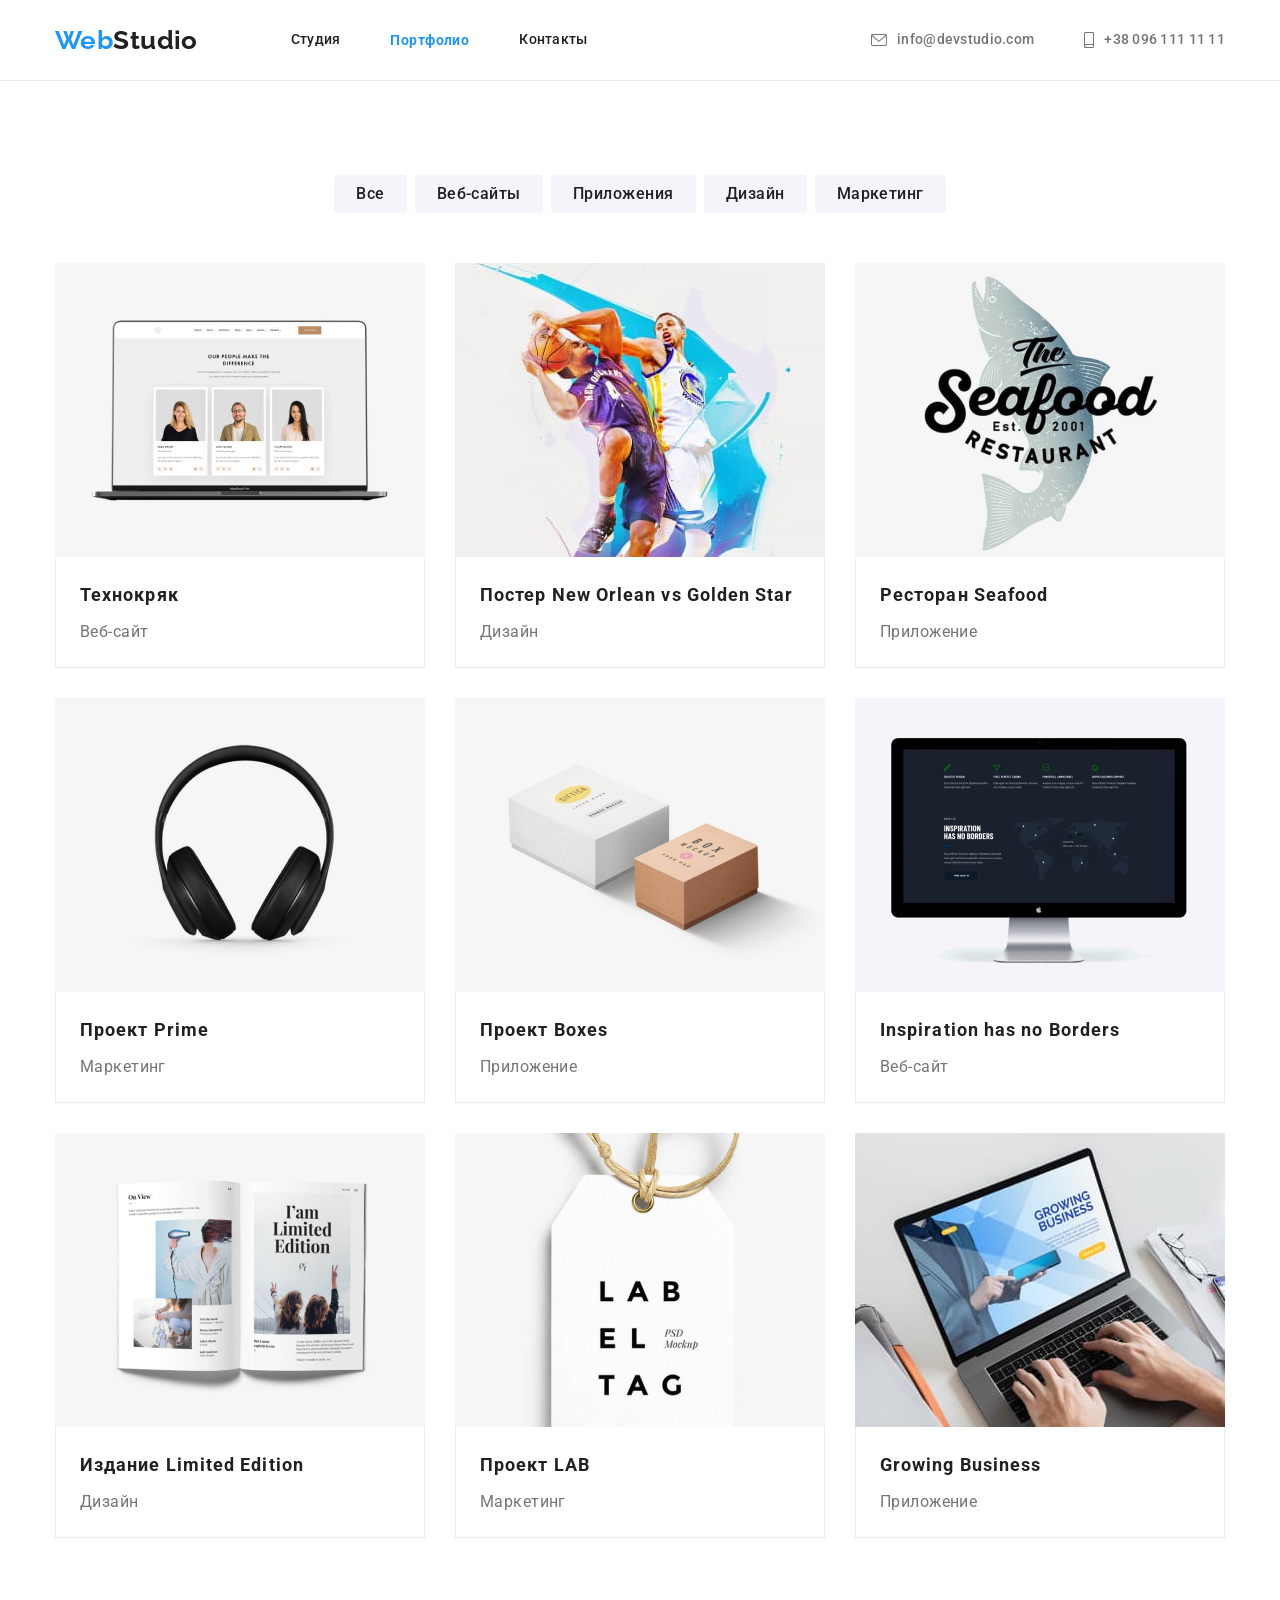
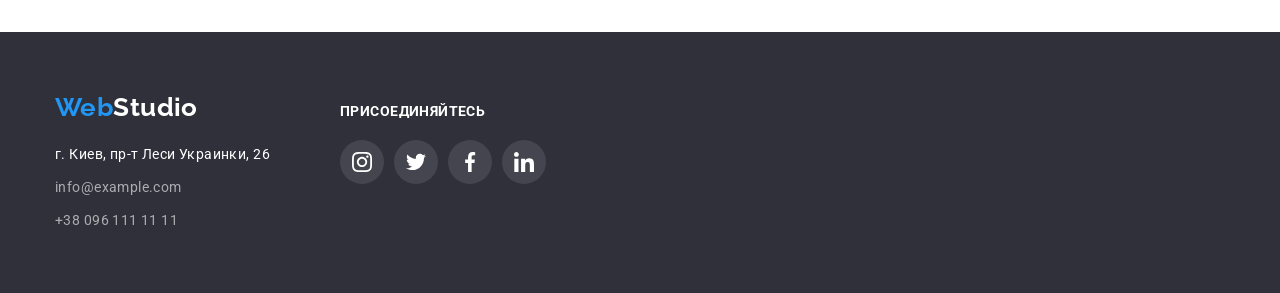
==== portfolio.html @ 62d3cdd9 "Клонирует предыдущую работу" ====
<!DOCTYPE html>
<html lang="ru">
  <head>
    <meta charset="UTF-8" />
    <meta http-equiv="X-UA-Compatible" content="IE=edge" />
    <meta name="viewport" content="width=device-width, initial-scale=1.0" />
    <title>Document</title>

    <link rel="preconnect" href="https://fonts.googleapis.com" />
    <link rel="preconnect" href="https://fonts.gstatic.com" crossorigin />
    <link
      href="https://fonts.googleapis.com/css2?family=Raleway:wght@700&family=Roboto:wght@400;500;700;900&display=swap"
      rel="stylesheet"
    />
    <link
      rel="stylesheet"
      href="https://cdnjs.cloudflare.com/ajax/libs/modern-normalize/1.0.0/modern-normalize.min.css"
    />

    <link rel="stylesheet" href="./css/styles.css" />
  </head>
  <body>
    <header class="header">
      <div class="container main-nav">
        <a class="link-logo" href="#"
          >Web<span class="logo-header">Studio</span></a
        >
        <nav>
          <ul class="site-nav list">
            <li class="item"><a href="index.html" class="link">Студия</a></li>
            <li class="item">
              <a href="./portfolio.html" class="link-current">Портфолио</a>
            </li>
            <li class="item"><a href="#" class="link">Контакты</a></li>
          </ul>
        </nav>
        <ul class="site-contact list">
          <li class="item">
            <a href="mailto:info@devstudio.com" class="link contact">
              <svg class="item-icon">
                <use href="./images/symbol-defs.svg#envelope"></use>
              </svg>

              info@devstudio.com</a
            >
          </li>
          <li class="item">
            <a href="tel:+380961111111" class="link">
              <svg class="item-pfon">
                <use href="./images/symbol-defs.svg#smartphone"></use>
              </svg>
              +38 096 111 11 11
            </a>
          </li>
        </ul>
      </div>
    </header>
    <main>
      <section class="section">
        <div class="container">
          <h1 class="visually-hidden">Портфолио</h1>
          <ul class="btn-port">
            <li class="item">
              <button class="button-port">Все</button>
            </li>
            <li class="item">
              <button class="button-port">Веб-сайты</button>
            </li>
            <li class="item">
              <button class="button-port">Приложения</button>
            </li>
            <li class="item">
              <button class="button-port">Дизайн</button>
            </li>
            <li class="item">
              <button class="button-port">Маркетинг</button>
            </li>
          </ul>
          <ul class="portf-list">
            <li class="item">
              <a class="portf-link">
                <img
                  src="images/portf1.jpg"
                  alt="экран ноутбука с тремя фотографиями"
                  width="370"
                  height="294"
                />
                <div class="conteiner-portf">
                  <h2 class="portf-title">Технокряк</h2>
                  <p class="portf-text">Веб-сайт</p>
                </div>
              </a>
            </li>
            <li class="item">
              <a class="portf-link"
                ><img
                  src="images/portf2.jpg"
                  alt="постер два игрока играютв баскетбол"
                  width="370"
                  height="294"
                />
                <div class="conteiner-portf">
                  <h2 class="portf-title">Постер New Orlean vs Golden Star</h2>
                  <p class="portf-text">Дизайн</p>
                </div>
              </a>
            </li>
            <li class="item">
              <a class="portf-link">
                <img
                  src="images/portf3.jpg"
                  alt="эмблема ресторана сифуд"
                  width="370"
                  height="294"
                />
                <div class="conteiner-portf">
                  <h2 class="portf-title">Ресторан Seafood</h2>
                  <p class="portf-text">Приложение</p>
                </div>
              </a>
            </li>
            <li class="item">
              <a class="portf-link"
                ><img
                  src="images/portf4.jpg"
                  alt="черные наушники"
                  width="370"
                  height="294"
                />
                <div class="conteiner-portf">
                  <h2 class="portf-title">Проект Prime</h2>
                  <p class="portf-text">Маркетинг</p>
                </div>
              </a>
            </li>
            <li class="item">
              <a class="portf-link"
                ><img
                  src="images/portf5.jpg"
                  alt="две коробки одна белая другая оранжевая"
                  width="370"
                  height="294"
                />
                <div class="conteiner-portf">
                  <h2 class="portf-title">Проект Boxes</h2>
                  <p class="portf-text">Приложение</p>
                </div>
              </a>
            </li>
            <li class="item">
              <a class="portf-link"
                ><img
                  src="images/portf6.jpg"
                  alt="монитор компьютера с чернобелыми надписями"
                  width="370"
                  height="294"
                />
                <div class="conteiner-portf">
                  <h2 class="portf-title">Inspiration has no Borders</h2>
                  <p class="portf-text">Веб-сайт</p>
                </div>
              </a>
            </li>
            <li class="item">
              <a class="portf-link"
                ><img
                  src="images/portf7.jpg"
                  alt="открытая книга"
                  width="370"
                  height="294"
                />
                <div class="conteiner-portf">
                  <h2 class="portf-title">Издание Limited Edition</h2>
                  <p class="portf-text">Дизайн</p>
                </div>
              </a>
            </li>
            <li class="item">
              <a class="portf-link"
                ><img
                  src="images/portf8.jpg"
                  alt="бирка с надписями"
                  width="370"
                  height="294"
                />
                <div class="conteiner-portf">
                  <h2 class="portf-title">Проект LAB</h2>
                  <p class="portf-text">Маркетинг</p>
                </div>
              </a>
            </li>
            <li class="item">
              <a class="portf-link">
                <img
                  src="images/portf9.jpg"
                  alt="открытый ноутбук по диагонали "
                  width="370"
                  height="294"
                />
                <div class="conteiner-portf">
                  <h2 class="portf-title">Growing Business</h2>
                  <p class="portf-text">Приложение</p>
                </div>
              </a>
            </li>
          </ul>
        </div>
      </section>
    </main>
    <footer class="footer">
      <div class="container footer-link">
        <div class="">
          <a class="link-logo" href="#"
            >Web<span class="logo-footer">Studio</span></a
          >
          <address class="address-link">
            <ul class="list">
              <li class="item">
                <a
                  class="link-map"
                  href="https://bit.ly/3pXMvUd"
                  target="_blank"
                  rel="noopener noreferrer"
                  >г. Киев, пр-т Леси Украинки, 26</a
                >
              </li>
              <li class="item">
                <a class="link" href="mailto:info@devstudio.com"
                  >info@example.com</a
                >
              </li>
              <li class="item">
                <a class="link" href="tel:+380961111111">+38 096 111 11 11</a>
              </li>
            </ul>
          </address>
        </div>
        <div class="footer-icon">
          <p class="action-title">присоединяйтесь</p>
          <ul class="action-cont">
            <li>
              <a href="" class="icon-ft">
                <svg class="team-icon" height="20">
                  <use href="./images/symbol-defs.svg#instagram"></use>
                </svg>
              </a>
            </li>
            <li>
              <a href="" class="icon-ft">
                <svg class="team-icon" height="20">
                  <use href="./images/symbol-defs.svg#twitter"></use>
                </svg>
              </a>
            </li>
            <li>
              <a href="" class="icon-ft">
                <svg class="team-icon" height="20">
                  <use href="./images/symbol-defs.svg#facebook"></use>
                </svg>
              </a>
            </li>
            <li>
              <a href="" class="icon-ft">
                <svg class="team-icon" height="20">
                  <use href="./images/symbol-defs.svg#linkedin"></use>
                </svg>
              </a>
            </li>
          </ul>
        </div>
      </div>
    </footer>
  </body>
</html>
---- css/styles.css ----
/* Фон */
/*  общий фон  background: background: #E5E5E5 */
/*  команда background: #F5F4FA */
/* overlay background: rgba(47, 48, 58, 0.4);*/
/* background: #C4C4C4;*/

/* Цвет текста  и фона*/
:root {
  --main-text-color: #757575;
  --title-text-color: #212121;
  --accent-text-color: #2196f3;
  --white-text-color: #ffffff;
  --address-text-color: rgba(255, 255, 255, 0.6);
  --footer-hero-color: #2F303A;
  --background-button-color: #f5f4fa;
}

*,
*::before,
*::after {
  box-sizing: border-box;
}

/* Контейнер */
.container {
  
  margin-right: auto;
  margin-left: auto;
  width: 1200px;
  padding-left: 15px;
  padding-right: 15px;
}

ul {
  list-style: none;
  margin: 0;
  padding: 0;
 }

body {
  background-color: var(--white-text-color);
  color: var(--main-text-color);
  font-family: Roboto, sans-serif;
  font-weight: 700;
  font-size: 14px;
  letter-spacing: 0.03em;
}

h1, h2, h3, h4, p  {
  margin-top: 0;
  margin-bottom: 0 ;
}
img {
  max-width: 100%;
  height: auto;
  display: block;
  
  }
.section {
  padding-top: 94px;
  padding-bottom: 94px;
}
  
 /* Скрытый заголовок*/ 
.visually-hidden {
  position: absolute;
  width: 1px;
  height: 1px;
  margin: -1px;
  border: 0;
  padding: 0;
  clip: rect(0 0 0 0);
  overflow: hidden;
}





/* Блок герой */
/* Фон на весь блок герой*/
.hero {
  
  padding-top: 200px;
  padding-bottom: 200px;
  margin-left: auto;
  margin-right: auto;
  text-align: center;

  background-image: linear-gradient(rgba(47, 48, 58, 0.4), rgba(47, 48, 58, 0.4)), url(../images/hero.jpg);
  background-repeat: no-repeat;
  background-position: center;
  max-width: 1600px;
  height: 600px;
}
  
.hero-title {
  color: var(--white-text-color);
  font-weight: 900;
  font-size: 44px;
  line-height: 1.36;
  letter-spacing: 0.06em;
  text-transform: uppercase;
  width: 696px;
  margin: 0 auto;
}



/* Кнопка блока герой */
.button {
  background-color: var(--accent-text-color);
  color: var(--white-text-color);
  font-size: 16px;
  font-weight: 700;
  line-height: 1.88;
  letter-spacing: 0.06em;
  cursor: pointer;
  padding: 10px 32px;
  border-radius: 4px;
  border: none;
  margin-top: 30px;
}
.button:hover
.button:focus {
  box-shadow: 0px 4px 4px rgba(0, 0, 0, 0.15);
}

.advantages-background {
  display: flex;
  margin-bottom: 30px;
  width: 270px;
  height: 120px;
  background-color: var(--background-button-color);
  border-radius: 4px;
  justify-content: center;
  align-items: center;
}
.advantages-sprite {
  display: flex;
  width: 70px;
  height: 70px;
}

/* Искл секции*/
.section.no-padding {
  padding-top: 0;
}
.section-team {
  background-color: var(--background-button-color);
  padding-top: 94px;
  padding-bottom: 94px;
}
/* Заголовки */
.section-title {
  color: var(--title-text-color);
  font-size: 36px;
  line-height: 1.17;
  text-align: center;
  margin-bottom: 50px;
 }
.text-title {
  color: var(--title-text-color);
  font-size: 14px;
  line-height: 1.14;
  text-transform: uppercase;
  margin-bottom: 10px;
}
.team-title {
  color: var(--title-text-color);
  font-weight: 500;
  font-size: 16px;
  line-height: 1.19;
  text-align: center;
  margin-bottom: 10px;
}
.action-title {
  color: var(--white-text-color);
  text-decoration: none;
  font-weight: 700;
  font-size: 14px;
  line-height: 1.14;
  letter-spacing: 0.03em;
  text-transform: uppercase;
  margin-bottom: 20px;

}

/* Абзацы */
.solution-text {
  font-weight: 400;
  font-size: 14px;
  line-height: 1.71;
  
}
.team-text {
  font-weight: 400;
  font-size: 16px;
  line-height: 1.19;
  text-align: center;
  
}
/* Хедер */
header {
  border-bottom: 1px solid #ECECEC;
}
.main-nav {
  display: flex;
  align-items: center;
}
/* Логотип */
.link-logo {
  color: var(--accent-text-color);
  font-family: Raleway, sans-serif;
  font-weight: 700;
  font-size: 26px;
  line-height: 1.19;
  text-decoration: none;
  margin-left: 10;
    
}
.logo-header {
 color: var(--title-text-color);
 margin-right: 93px;
 
}
.logo-footer {
 color: var(--white-text-color); 
}
/* Навигация */
.site-nav {
  display: flex;
 
}
.site-nav .item  {
  margin-right: 50px;
  
}
.site-nav .item:last-child {
  margin-right: 0;
  
}
.site-nav .link {
  color: var(--title-text-color);
  display: block;
  font-style: normal;
  font-weight: 500;
  line-height: 1.14;
  letter-spacing: 0.02em;
  text-decoration: none;
  padding-top: 32px;
  padding-bottom: 32px;
}
.site-nav .link:hover {
  color: var(--accent-text-color);
}
.site-nav .link:active {
  color: var(--accent-text-color);
}
.item-icon {
  width: 16px;
  height: 12px;
  margin-right: 10px;
  fill:  currentColor;

 }
.item-icon:hover {
  fill: currentColor; 
}
.item-pfon {
  width: 10px;
  height: 16px;
  margin-right: 10px;
  fill: currentColor;

}
.item-pfon:hover {
  fill: currentColor;
}



.contact .link {
  color: var(--title-text-color);
  display: block;
  font-style: normal;
  font-weight: 500;
  line-height: 1.14;
  letter-spacing: 0.02em;
  text-decoration: none;
  padding-top: 32px;
  padding-bottom: 32px; 
}
/* Наша команда */

.team-list {
  display: flex;
  align-items: center;
  justify-content: space-between;
  margin-top: 16px;
  /*margin-left: 32px;
  margin-right: 32px;*/
}

.team-sprite {
  display: flex;
  width: 44px;
  height: 44px;
  justify-content: center;
  align-items: center;
  border-radius: 50%;
  fill: #AFB1B8;
}

.team-sprite:hover {
  background-color: var(--accent-text-color);
  fill: var(--white-text-color)
}
.team-icon {
  fill: ;
  
}
.team-icon:hover {
  fill: 
}


/* Страничка студия*/
.site-contact {
  display: flex;
  margin-left: auto;
  padding-top: 32px;
  padding-bottom: 32px;
}
.site-contact .item + .item {
  margin-left: 50px ;
}
.advantages {
 display: flex;
 flex-wrap: wrap;
 }
.advantages .item {
  width: 270px;
}
.advantages .item + .item {
  margin-left: 30px;
 } 
.work {
  display: flex;
  flex-wrap: wrap;
}
.work .item {
  width: 370px
}
.work .item+.item {
  margin-left: 30px;
}
.team {
  display: flex;
  flex-wrap: wrap;
}
.team .item {
  width: 270px;
  
}
.team .item+.item {
  margin-left: 30px;
}
.container-team {
 width: 270px;
 background-color: var(--white-text-color);
 padding: 30px 32px ;
  
}

.link-current {
  color: var(--accent-text-color);
  }
.link-current {
  display: block;
  text-decoration: none;
  padding-top: 32px;
  padding-bottom: 32px;
}  
/* Постоянные клиенты */
.client-cont {
  display: flex;
  justify-content: space-between;
 

}
.client-listrite {
  display: flex;
  align-items: center;
  border: 1px solid #AFB1B8;
  width: 170px ;
  height: 92px;
  border-radius: 4px;
  color: #AFB1B8;
}
.client-listrite:hover {
  color: var(--accent-text-color);
  border: 1px solid var(--accent-text-color)
}

.client-icon {
  fill: currentColor;
}
.client-icon:hover {
fill: currentColor;
}

  
  

/* Портфолио*/
.portf-list {
  display: flex;
  flex-wrap: wrap;
  
}
.portf-list .item {
  width: 370px;
  margin-right: 30px;
  margin-bottom: 30px;
  
  }
  .portf-link {
    display: block;
  }
  .portf-link:hover {
    box-shadow: 0px 1px 1px rgba(0, 0, 0, 0.12),
    0px 4px 4px rgba(0, 0, 0, 0.06),
    1px 4px 6px rgba(0, 0, 0, 0.16); 
  }
  
.portf-list .item:nth-child(3n) {
  margin-right: 0;
  }
.portf-list .item:nth-last-child(-n+3) {
  margin-bottom: 0; 
}
.portf-title {
  color: var(--title-text-color);
  font-weight: 700;
  font-size: 18px;
  line-height: 2;
  letter-spacing: 0.06em;
 
  }
.portf-text {
  font-size: 16px;
  font-weight: 400;
  line-height: 1.88;
  padding: 0;
  margin-top: 4px;
  
}
.conteiner-portf {
  width: 370px;
  background-color: var(--white-text-color);
  padding-top: 20px;
  padding-bottom: 20px;
  padding-left: 24px;
  border-bottom: 1px solid #ECECEC;
  border-left: 1px solid #ECECEC ;
  border-right: 1px solid #ECECEC ;
  
}

/* Контакты */
.site-contact .link {
  display: flex;
  color: var(--main-text-color);
  font-style: normal;
  font-weight: 500;
  line-height: 1.14;
  letter-spacing: 0.02em;
  text-decoration: none;
  align-items: center;

}
.site-contact .link:hover,
.site-contact .link:focus {
  color: var(--accent-text-color);
}


/* Кнопки портфолио */
.button-port  {
  background-color: var(--background-button-color);
  color: var(--title-text-color);
  border-radius: 4px;
  display: inline-block;
  font-weight: 500;
  font-size: 16px;
  line-height: 1.62;
  text-align: center;
  letter-spacing: 0.03em;
  padding: 6px 22px;
  border: none;
  
}
.button-port:hover,
.button-port:focus {
  background-color: var(--accent-text-color);
  color: var(--white-text-color);
  box-shadow: 0px 3px 1px rgba(0, 0, 0, 0.1),
  0px 1px 2px rgba(0, 0, 0, 0.08),
  0px 2px 2px rgba(0, 0, 0, 0.12);
}
.button-port {
  cursor: pointer;
}
.btn-port  {
  display: flex;
  justify-content: center;
  margin-bottom: 50px;
}
.btn-port .item + .item {
  margin-left: 8px;
  }

/* Футер */
.footer {
  display: flex;
  background-color: var(--footer-hero-color) ;
  text-decoration: none;
  padding-top: 60px;
  padding-bottom: 60px;
  
}
.footer__container {
  display: flex;
  display: block;
  align-items: baseline;
  flex-direction: row;
}


.address-link {
  margin-top: 20px;
}
.address-link .item + .item {
  margin-top: 9px;
}
.link-map {
  color: var(--white-text-color);
  font-weight: 400;
  font-style: normal;
  line-height: 1.71;
  text-decoration: none;
}
.address-link .link {
  color: var(--address-text-color);
  font-weight: 400;
  font-style: normal;
  line-height: 1.71;
  text-decoration: none;
}


.action-cont {
  display: flex;
  
}
.action {
  display: flex;
}
.action-sprite {
  display: flex;
  justify-content: center;
  align-items: center;
  width: 44px;
  height: 44px;
  border-radius: 50%;
  background: rgba(255, 255, 255, 0.1);
  margin-right: 10px;
  
}

.action-sprite:nth-child(4) {
  margin-right: 0;
}
.action-sprite:hover {
  background-color: var(--accent-text-color);
}

.action-icon  {
  
  fill: var(--white-text-color);
}

.action-list {
  display: flex;
  flex-direction: column;
  margin-left: 70px;
}
.footer-main {
  display: flex;
  align-items: baseline;
}
.social-link {
   margin-left: 70px;
}
.container main-footer {
  display: flex;
  align-items: baseline;
}



.icon-list {
  display: flex;

}

.icon-ft {
  display: flex;
  justify-content: center;
  align-items: center;
  width: 44px;
  height: 44px;
  border-radius: 50%;
  background: rgba(255, 255, 255, 0.1);
  margin-right: 10px;
  fill: var(--white-text-color);
}

  
  
  .icon-ft:nth-child(4) {
    margin-right: 0;
  }
  
  .icon-ft:hover {
    background-color: var(--accent-text-color);
  }

.footer-link {
  display: flex;
  align-items: baseline;
}

.footer-icon {
  margin-left: 70px;
}
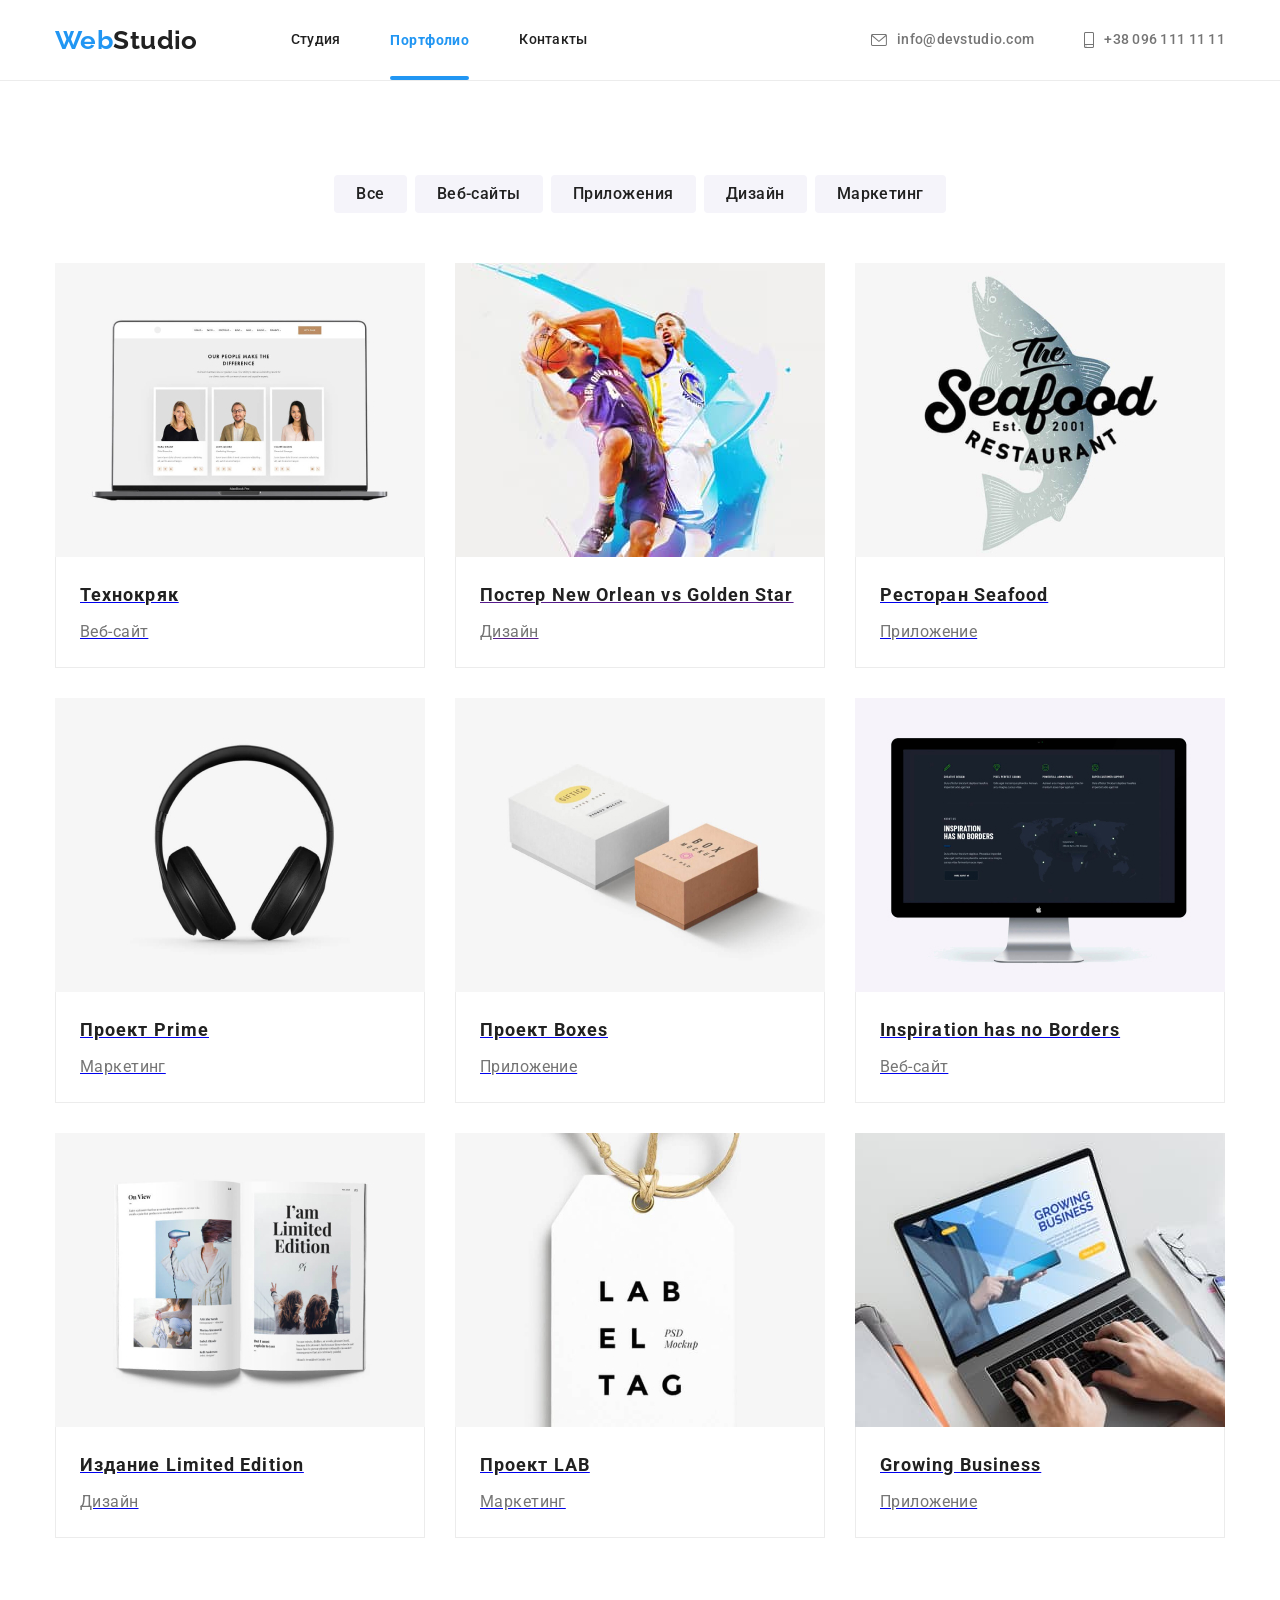
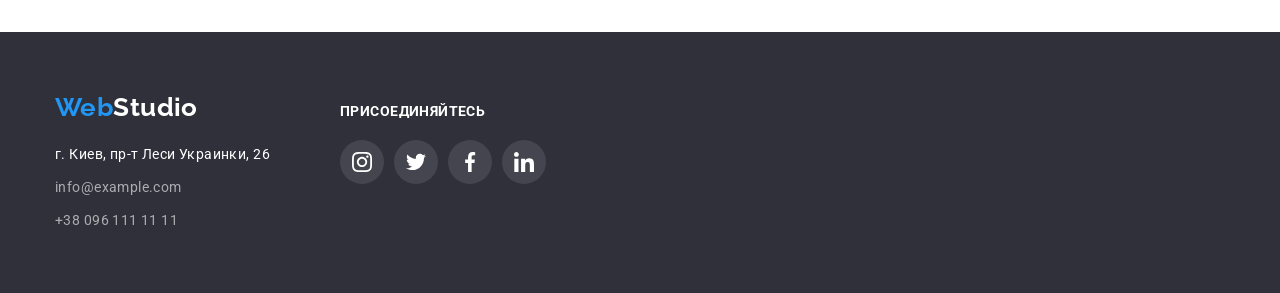
==== commit f11075b6: "Изменение портфолио" ====
--- a/portfolio.html
+++ b/portfolio.html
@@ -78,13 +78,24 @@
           </ul>
           <ul class="portf-list">
             <li class="item">
-              <a class="portf-link">
-                <img
-                  src="images/portf1.jpg"
-                  alt="экран ноутбука с тремя фотографиями"
-                  width="370"
-                  height="294"
-                />
+              <a href="#" class="portf-link">
+                <div class="pichure-overlay">
+                  <img
+                    src="images/portf1.jpg"
+                    alt="экран ноутбука с тремя фотографиями"
+                    width="370"
+                    height="294"
+                  />
+                  <div class="overlay">
+                    <p class="overlay-text">
+                      Ресурс предлагает комплексные предложения с разным уровнем
+                      функционала и сервисов. Все это позволит посетителю
+                      получить исчерпывающие сведения о компании или частном
+                      лице.
+                    </p>
+                  </div>
+                </div>
+
                 <div class="conteiner-portf">
                   <h2 class="portf-title">Технокряк</h2>
                   <p class="portf-text">Веб-сайт</p>
@@ -92,13 +103,16 @@
               </a>
             </li>
             <li class="item">
-              <a class="portf-link"
-                ><img
-                  src="images/portf2.jpg"
-                  alt="постер два игрока играютв баскетбол"
-                  width="370"
-                  height="294"
-                />
+              <a href="" class="portf-link">
+                <div>
+                  <img
+                    src="images/portf2.jpg"
+                    alt="постер два игрока играютв баскетбол"
+                    width="370"
+                    height="294"
+                  />
+                </div>
+
                 <div class="conteiner-portf">
                   <h2 class="portf-title">Постер New Orlean vs Golden Star</h2>
                   <p class="portf-text">Дизайн</p>
@@ -106,7 +120,7 @@
               </a>
             </li>
             <li class="item">
-              <a class="portf-link">
+              <a href="#" class="portf-link">
                 <img
                   src="images/portf3.jpg"
                   alt="эмблема ресторана сифуд"
@@ -120,7 +134,7 @@
               </a>
             </li>
             <li class="item">
-              <a class="portf-link"
+              <a href="#" class="portf-link"
                 ><img
                   src="images/portf4.jpg"
                   alt="черные наушники"
@@ -134,7 +148,7 @@
               </a>
             </li>
             <li class="item">
-              <a class="portf-link"
+              <a href="#" class="portf-link"
                 ><img
                   src="images/portf5.jpg"
                   alt="две коробки одна белая другая оранжевая"
@@ -148,7 +162,7 @@
               </a>
             </li>
             <li class="item">
-              <a class="portf-link"
+              <a href="#" class="portf-link"
                 ><img
                   src="images/portf6.jpg"
                   alt="монитор компьютера с чернобелыми надписями"
@@ -162,7 +176,7 @@
               </a>
             </li>
             <li class="item">
-              <a class="portf-link"
+              <a href="#" class="portf-link"
                 ><img
                   src="images/portf7.jpg"
                   alt="открытая книга"
@@ -176,7 +190,7 @@
               </a>
             </li>
             <li class="item">
-              <a class="portf-link"
+              <a href="#" class="portf-link"
                 ><img
                   src="images/portf8.jpg"
                   alt="бирка с надписями"
@@ -190,7 +204,7 @@
               </a>
             </li>
             <li class="item">
-              <a class="portf-link">
+              <a href="#" class="portf-link">
                 <img
                   src="images/portf9.jpg"
                   alt="открытый ноутбук по диагонали "
--- a/css/styles.css
+++ b/css/styles.css
@@ -250,6 +250,8 @@
   text-decoration: none;
   padding-top: 32px;
   padding-bottom: 32px;
+
+  transition: color 250ms cubic-bezier(0.4, 0, 0.2, 1) ;
 }
 .site-nav .link:hover {
   color: var(--accent-text-color);
@@ -262,7 +264,7 @@
   height: 12px;
   margin-right: 10px;
   fill:  currentColor;
-
+  transition: color 250ms cubic-bezier(0.4, 0, 0.2, 1);
  }
 .item-icon:hover {
   fill: currentColor; 
@@ -272,6 +274,7 @@
   height: 16px;
   margin-right: 10px;
   fill: currentColor;
+  transition: color 250ms cubic-bezier(0.4, 0, 0.2, 1);
 
 }
 .item-pfon:hover {
@@ -310,6 +313,7 @@
   align-items: center;
   border-radius: 50%;
   fill: #AFB1B8;
+  transition: background-color 250ms cubic-bezier(0.4, 0, 0.2, 1), fill 250ms cubic-bezier(0.4, 0, 0.2, 1);
 }
 
 .team-sprite:hover {
@@ -318,7 +322,7 @@
 }
 .team-icon {
   fill: ;
-  
+ 
 }
 .team-icon:hover {
   fill: 
@@ -373,6 +377,10 @@
   
 }
 
+.site-nav.list .item {
+  color: var(--accent-text-color);
+  position: relative;
+}
 .link-current {
   color: var(--accent-text-color);
   }
@@ -381,7 +389,44 @@
   text-decoration: none;
   padding-top: 32px;
   padding-bottom: 32px;
-}  
+} 
+.link-current::after {
+  content: "" ;
+  position: absolute;
+  bottom: 0;
+  left: 0;
+  width: 100%;
+  border: 2px solid var(--accent-text-color);
+  border-radius: 2px;
+  background-color: var(--accent-text-color);
+
+}
+/*Чем мы занимаемся (позиционирование) */
+.picture-work {
+  position: relative;
+}
+
+.box-work {
+  position: absolute;
+  width: 100%;
+  height: 70px;
+  background-color: rgba(47, 48, 58, 0.8);
+  bottom: 0;
+  left: 0;
+}
+.title-work {
+  display: block;
+  line-height: 1.14;
+  text-align: center;
+  font-weight: 700;
+  text-transform: uppercase;
+  color: var(--white-text-color);
+  padding-top: 27px ;
+  padding-bottom: 27px;
+  font-style: normal;
+}
+
+
 /* Постоянные клиенты */
 .client-cont {
   display: flex;
@@ -397,6 +442,9 @@
   height: 92px;
   border-radius: 4px;
   color: #AFB1B8;
+  transition: color 250ms cubic-bezier(0.4, 0, 0.2, 1),
+              border 250ms cubic-bezier(0.4, 0, 0.2, 1);
+  
 }
 .client-listrite:hover {
   color: var(--accent-text-color);
@@ -432,6 +480,8 @@
     box-shadow: 0px 1px 1px rgba(0, 0, 0, 0.12),
     0px 4px 4px rgba(0, 0, 0, 0.06),
     1px 4px 6px rgba(0, 0, 0, 0.16); 
+
+    
   }
   
 .portf-list .item:nth-child(3n) {
@@ -446,6 +496,7 @@
   font-size: 18px;
   line-height: 2;
   letter-spacing: 0.06em;
+  text-decoration: none;
  
   }
 .portf-text {
@@ -454,6 +505,8 @@
   line-height: 1.88;
   padding: 0;
   margin-top: 4px;
+  text-decoration: none;
+  color: var(--main-text-color);
   
 }
 .conteiner-portf {
@@ -478,6 +531,8 @@
   letter-spacing: 0.02em;
   text-decoration: none;
   align-items: center;
+  transition: color 250ms cubic-bezier(0.4, 0, 0.2, 1);
+  
 
 }
 .site-contact .link:hover,
@@ -499,7 +554,11 @@
   letter-spacing: 0.03em;
   padding: 6px 22px;
   border: none;
-  
+  cursor: pointer;
+  transition: color 250ms cubic-bezier(0.4, 0, 0.2, 1);
+  /*transition-property: background-color;
+  transition-duration: 250ms;
+  transition-timing-function: cubic-bezier(0.4, 0, 0.2, 1); */
 }
 .button-port:hover,
 .button-port:focus {
@@ -509,9 +568,8 @@
   0px 1px 2px rgba(0, 0, 0, 0.08),
   0px 2px 2px rgba(0, 0, 0, 0.12);
 }
-.button-port {
-  cursor: pointer;
-}
+ 
+
 .btn-port  {
   display: flex;
   justify-content: center;
@@ -520,6 +578,43 @@
 .btn-port .item + .item {
   margin-left: 8px;
   }
+
+/* Портфолио overlay */
+.pichure-overlay {
+  position: relative;
+  
+}
+.overlay {
+  position: absolute;
+  top: 294px;
+  left: 0;
+  width: 100%;
+  height: 100%;
+  background-color: rgba(33, 150, 243, 0.9);
+  padding: 63px 24px;
+  opacity: 0;
+  
+  
+}
+
+.overlay-text {
+  
+  font-weight: 400;
+  font-size: 18px;
+  line-height: 1.56;
+  color: var(--white-text-color); 
+  letter-spacing: 0.03em;
+  
+}
+.overlay:hover {
+ opacity: 1;
+ transform: translateY(-294px);
+ transition: transform 2500ms cubic-bezier(0.4, 0, 0.2, 1);
+ overflow: hidden;
+}
+
+
+
 
 /* Футер */
 .footer {
@@ -576,6 +671,7 @@
   border-radius: 50%;
   background: rgba(255, 255, 255, 0.1);
   margin-right: 10px;
+  transition: background-color 250ms cubic-bezier(0.4, 0, 0.2, 1);
   
 }
 
@@ -625,6 +721,8 @@
   background: rgba(255, 255, 255, 0.1);
   margin-right: 10px;
   fill: var(--white-text-color);
+  transition: background-color 250ms cubic-bezier(0.4, 0, 0.2, 1);
+  
 }
 
   
@@ -646,3 +744,54 @@
   margin-left: 70px;
 }
 
+/* Модальное окно */
+.backdrop {
+  position: fixed;
+  top: 0;
+  left: 0;
+  width: 100%;
+  height: 100%;
+  background: rgba(0, 0, 0, 0.2);
+  opacity: 1;
+  visibility: visible;
+  transition: opasity 250ms cubic-bezier(0.4, 0, 0.2, 1), visibility: 250ms cubic-bezier(0.4, 0, 0.2, 1) ; 
+ 
+}
+.backdrop.is-hidden {
+  visibility: hidden;
+  opacity: 0;
+  pointer-events: none;
+
+}
+.modal {
+    position: absolute;
+    top: 50%;
+    left: 50%;
+    transform: translate(-50%, -50%);
+    width: 528px;
+    height: 581px;
+    background-color: var(--white-text-color) ;
+     
+    box-shadow: 0px 1px 3px rgba(0, 0, 0, 0.12),
+    0px 1px 1px rgba(0, 0, 0, 0.14),
+    0px 2px 1px rgba(0, 0, 0, 0.2);
+    border-radius: 4px;
+    
+    
+    }
+.close-button { 
+  position: absolute;
+  top: 8px;
+  right: 8px;
+  width: 30px;
+  height: 30px;
+  padding: 0;
+  border: 1px solid rgba(0, 0, 0, 0.1);
+  background-color: var(--white-text-color);
+  border-radius: 50%;
+
+}     
+.modal-icon {
+  fill:  #000000;
+  align-items: center;
+}
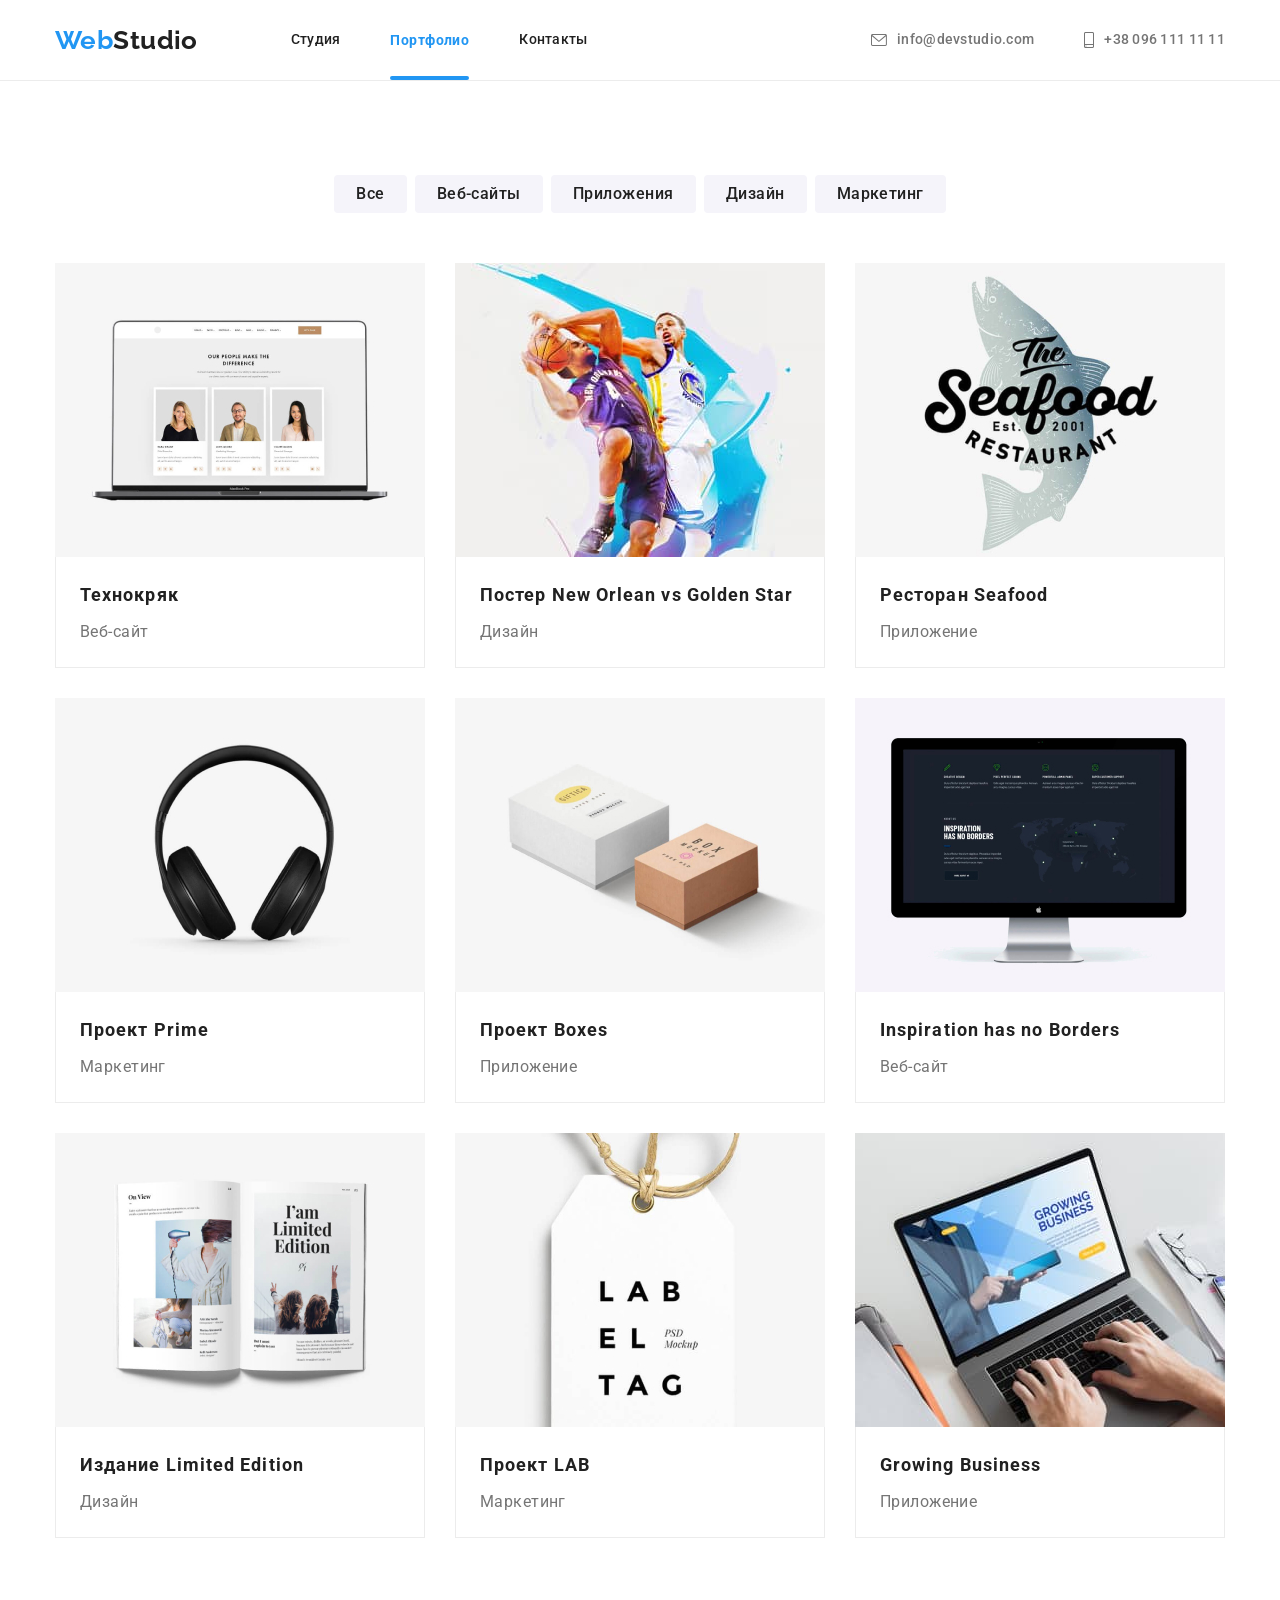
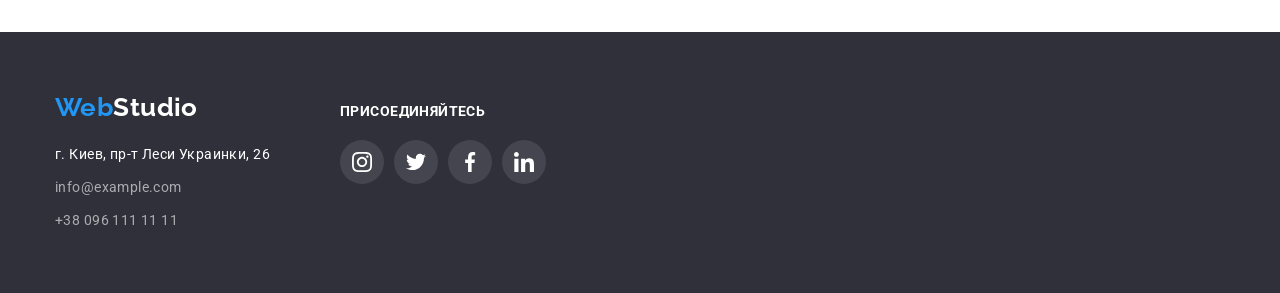
==== commit 626e9f72: "оверлей" ====
--- a/portfolio.html
+++ b/portfolio.html
@@ -86,14 +86,13 @@
                     width="370"
                     height="294"
                   />
-                  <div class="overlay">
-                    <p class="overlay-text">
-                      Ресурс предлагает комплексные предложения с разным уровнем
-                      функционала и сервисов. Все это позволит посетителю
-                      получить исчерпывающие сведения о компании или частном
-                      лице.
-                    </p>
-                  </div>
+                </div>
+                <div class="overlay">
+                  <p class="overlay-text">
+                    Ресурс предлагает комплексные предложения с разным уровнем
+                    функционала и сервисов. Все это позволит посетителю получить
+                    исчерпывающие сведения о компании или частном лице.
+                  </p>
                 </div>
 
                 <div class="conteiner-portf">
--- a/css/styles.css
+++ b/css/styles.css
@@ -474,7 +474,10 @@
   
   }
   .portf-link {
+    position: relative;
     display: block;
+    text-decoration: none;
+    
   }
   .portf-link:hover {
     box-shadow: 0px 1px 1px rgba(0, 0, 0, 0.12),
@@ -518,6 +521,7 @@
   border-bottom: 1px solid #ECECEC;
   border-left: 1px solid #ECECEC ;
   border-right: 1px solid #ECECEC ;
+  
   
 }
 
@@ -586,15 +590,16 @@
 }
 .overlay {
   position: absolute;
-  top: 294px;
+  top: 294;
   left: 0;
-  width: 100%;
-  height: 100%;
+  width: 370px;
+  height: 294px;
   background-color: rgba(33, 150, 243, 0.9);
   padding: 63px 24px;
   opacity: 0;
-  
-  
+  overflow: hidden;
+  
+    
 }
 
 .overlay-text {
@@ -610,7 +615,7 @@
  opacity: 1;
  transform: translateY(-294px);
  transition: transform 2500ms cubic-bezier(0.4, 0, 0.2, 1);
- overflow: hidden;
+ 
 }
 
 
@@ -754,7 +759,7 @@
   background: rgba(0, 0, 0, 0.2);
   opacity: 1;
   visibility: visible;
-  transition: opasity 250ms cubic-bezier(0.4, 0, 0.2, 1), visibility: 250ms cubic-bezier(0.4, 0, 0.2, 1) ; 
+  transition: opasity 250ms cubic-bezier(0.4, 0, 0.2, 1), visibility 250ms cubic-bezier(0.4, 0, 0.2, 1) ; 
  
 }
 .backdrop.is-hidden {
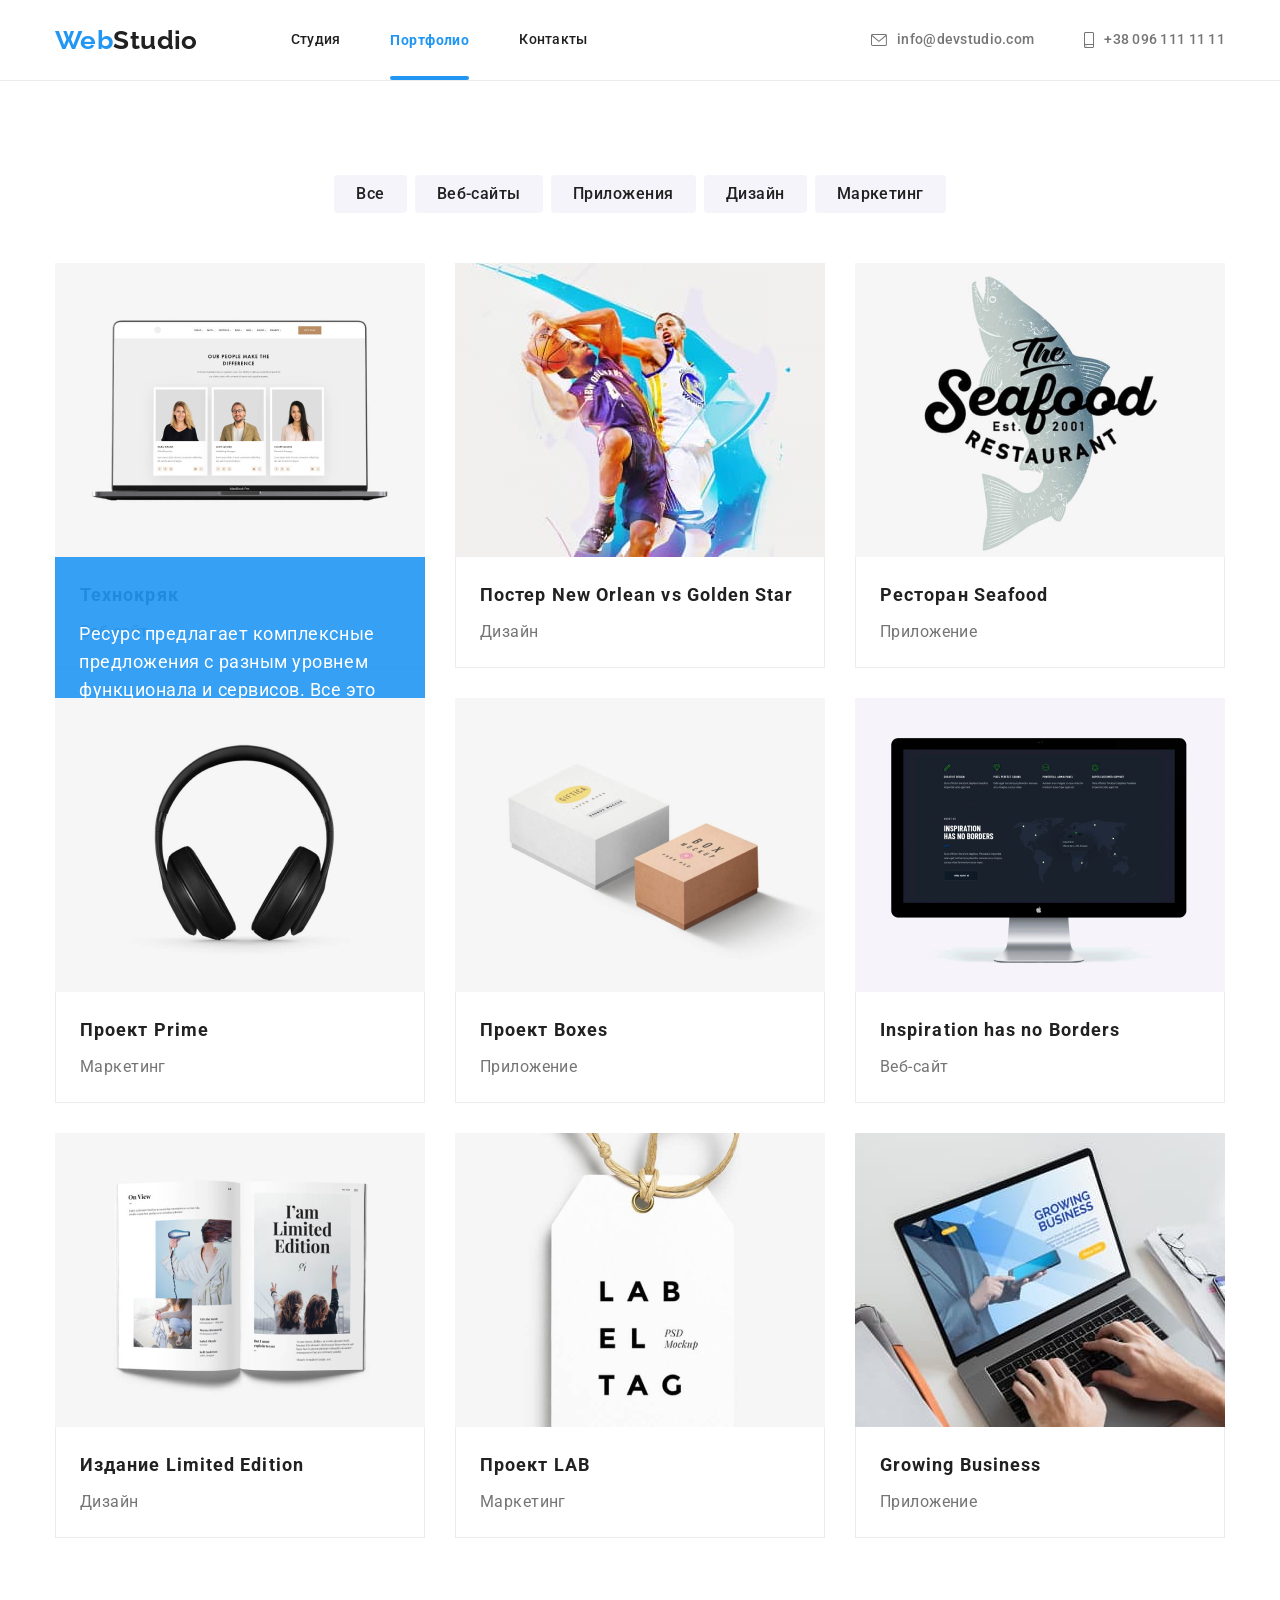
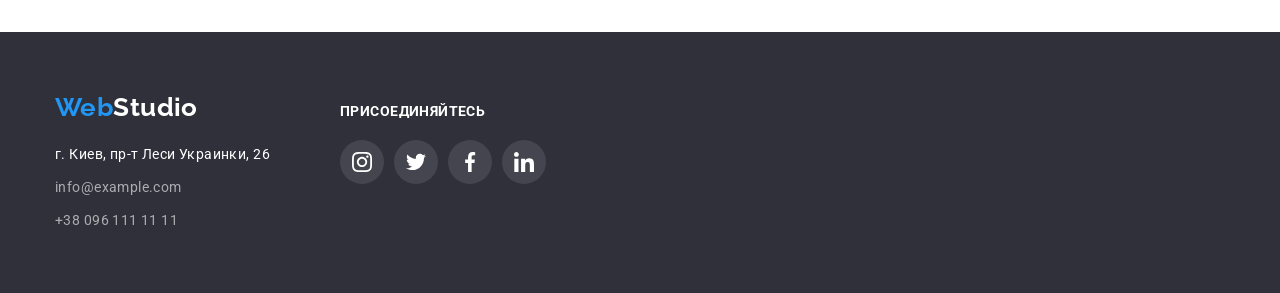
==== commit 7152054b: "Перемещение оверлай вверх и вниз плавно" ====
--- a/portfolio.html
+++ b/portfolio.html
@@ -78,28 +78,31 @@
           </ul>
           <ul class="portf-list">
             <li class="item">
-              <a href="#" class="portf-link">
-                <div class="pichure-overlay">
-                  <img
-                    src="images/portf1.jpg"
-                    alt="экран ноутбука с тремя фотографиями"
-                    width="370"
-                    height="294"
-                  />
-                </div>
-                <div class="overlay">
-                  <p class="overlay-text">
-                    Ресурс предлагает комплексные предложения с разным уровнем
-                    функционала и сервисов. Все это позволит посетителю получить
-                    исчерпывающие сведения о компании или частном лице.
-                  </p>
-                </div>
-
-                <div class="conteiner-portf">
-                  <h2 class="portf-title">Технокряк</h2>
-                  <p class="portf-text">Веб-сайт</p>
-                </div>
-              </a>
+              <div class="forpoish">
+                <a href="#" class="portf-link">
+                  <div class="pichure-overlay">
+                    <img
+                      src="images/portf1.jpg"
+                      alt="экран ноутбука с тремя фотографиями"
+                      width="370"
+                      height="294"
+                    />
+                  </div>
+                  <div class="overlay">
+                    <p class="overlay-text">
+                      Ресурс предлагает комплексные предложения с разным уровнем
+                      функционала и сервисов. Все это позволит посетителю
+                      получить исчерпывающие сведения о компании или частном
+                      лице.
+                    </p>
+                  </div>
+
+                  <div class="conteiner-portf">
+                    <h2 class="portf-title">Технокряк</h2>
+                    <p class="portf-text">Веб-сайт</p>
+                  </div>
+                </a>
+              </div>
             </li>
             <li class="item">
               <a href="" class="portf-link">
--- a/css/styles.css
+++ b/css/styles.css
@@ -584,8 +584,14 @@
   }
 
 /* Портфолио overlay */
+/*.forpocish {
+  position: absolute;*/
+}
 .pichure-overlay {
   position: relative;
+  overflow: hidden;
+
+  
   
 }
 .overlay {
@@ -596,27 +602,57 @@
   height: 294px;
   background-color: rgba(33, 150, 243, 0.9);
   padding: 63px 24px;
-  opacity: 0;
+  
   overflow: hidden;
-  
-    
-}
+  transition: transform 500ms cubic-bezier(0.4, 0, 0.2, 1);
+  
+  
+ }
+
 
 .overlay-text {
-  
   font-weight: 400;
   font-size: 18px;
   line-height: 1.56;
   color: var(--white-text-color); 
   letter-spacing: 0.03em;
-  
-}
-.overlay:hover {
+ 
+}
+
+.portf-link:hover .overlay {
+  transform: translateY(-100%);
+  transition: transform 500ms cubic-bezier(0.4, 0, 0.2, 1);
+  opacity: 1;
+}
+
+
+
+/*.overlay:hover {
  opacity: 1;
  transform: translateY(-294px);
- transition: transform 2500ms cubic-bezier(0.4, 0, 0.2, 1);
+ /*transition: transform 2500ms cubic-bezier(0.4, 0, 0.2, 1);
  
 }
+.overlay::before {
+  content: "";
+  transition: transform 2500ms cubic-bezier(0.4, 0, 0.2, 1);
+}
+
+
+.portf-link:hover::before {
+  transition: transform 2500ms cubic-bezier(0.4, 0, 0.2, 1);
+
+}
+.portf-link:hover::before {
+  opacity: 1;
+}*/
+
+
+
+
+
+
+
 
 
 
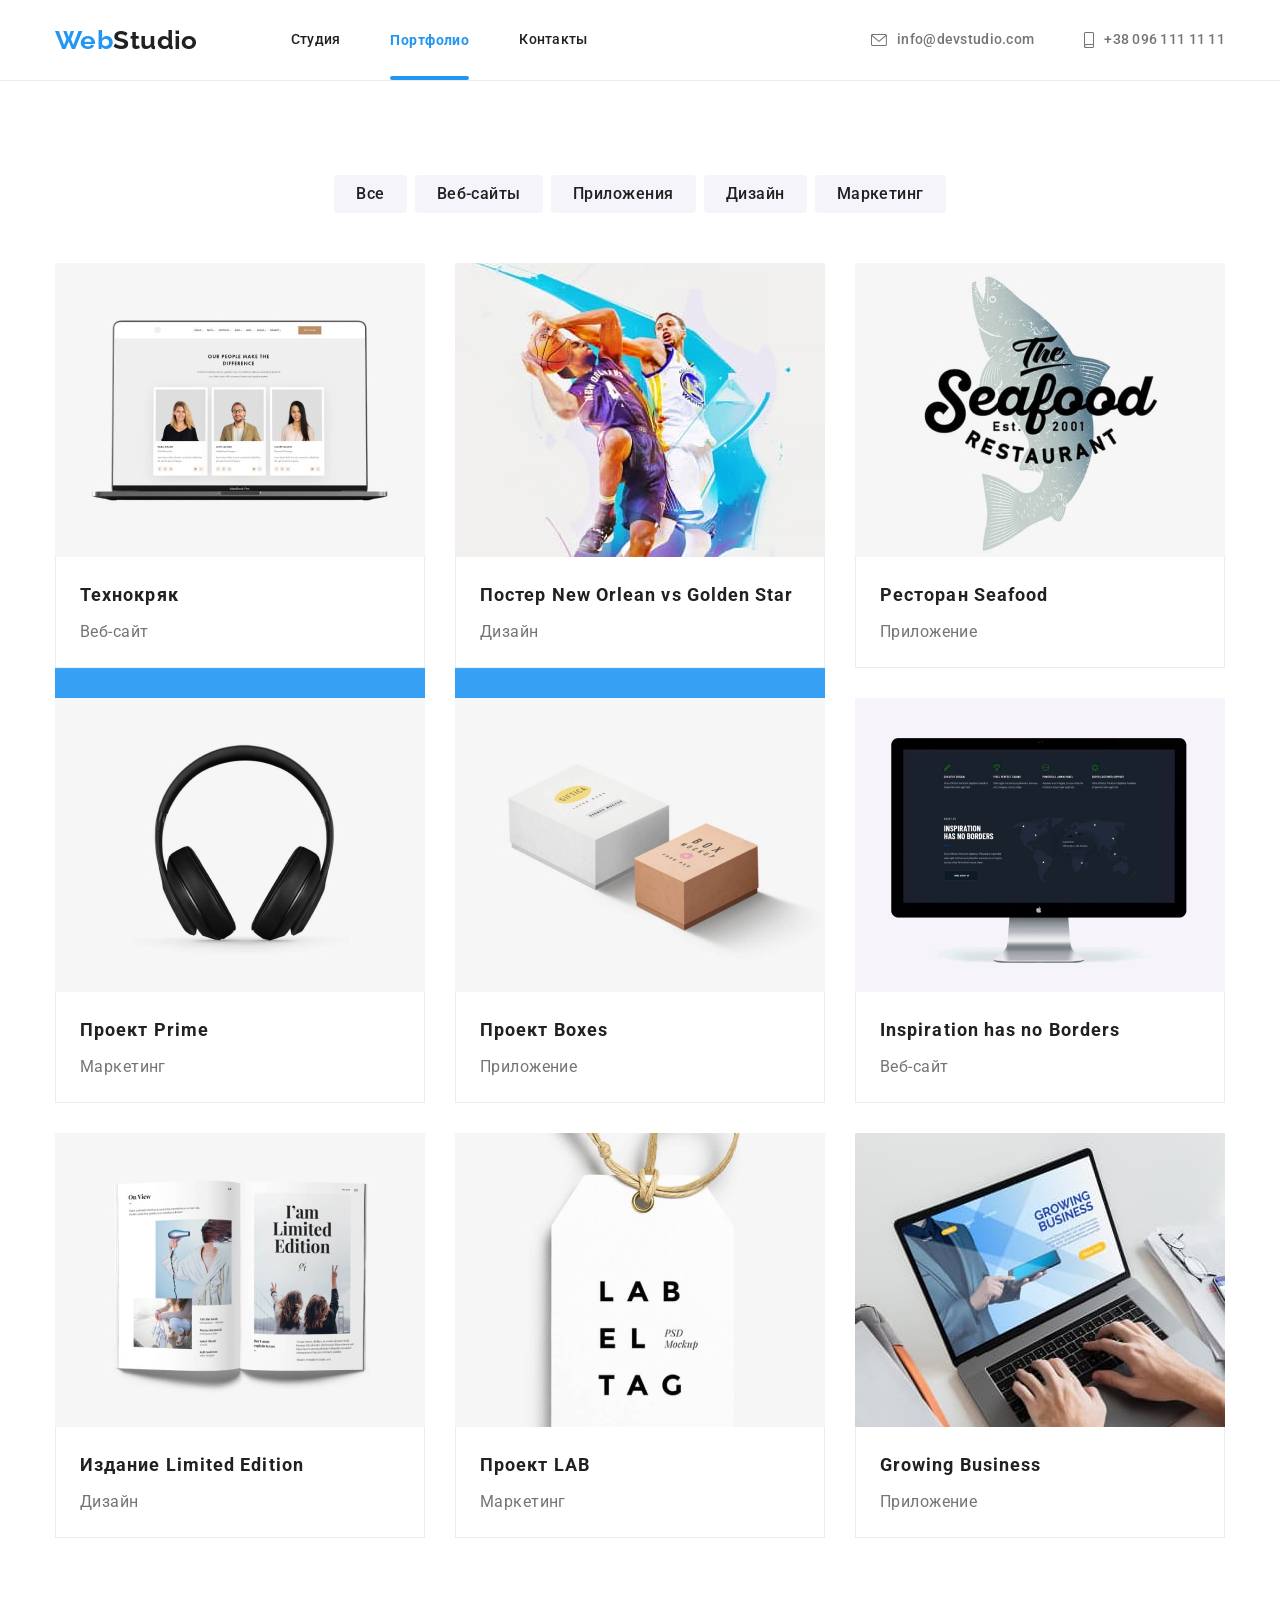
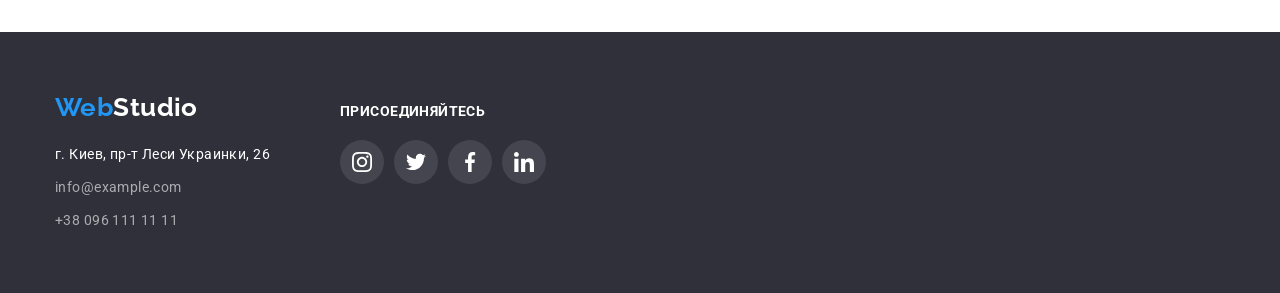
==== commit c7f3100a: "Оверлай" ====
--- a/portfolio.html
+++ b/portfolio.html
@@ -78,35 +78,32 @@
           </ul>
           <ul class="portf-list">
             <li class="item">
-              <div class="forpoish">
-                <a href="#" class="portf-link">
-                  <div class="pichure-overlay">
-                    <img
-                      src="images/portf1.jpg"
-                      alt="экран ноутбука с тремя фотографиями"
-                      width="370"
-                      height="294"
-                    />
-                  </div>
-                  <div class="overlay">
-                    <p class="overlay-text">
-                      Ресурс предлагает комплексные предложения с разным уровнем
-                      функционала и сервисов. Все это позволит посетителю
-                      получить исчерпывающие сведения о компании или частном
-                      лице.
-                    </p>
-                  </div>
-
-                  <div class="conteiner-portf">
-                    <h2 class="portf-title">Технокряк</h2>
-                    <p class="portf-text">Веб-сайт</p>
-                  </div>
-                </a>
-              </div>
+              <a href="#" class="portf-link">
+                <div class="pichure-overlay">
+                  <img
+                    src="images/portf1.jpg"
+                    alt="экран ноутбука с тремя фотографиями"
+                    width="370"
+                    height="294"
+                  />
+                </div>
+                <div class="overlay">
+                  <p class="overlay-text">
+                    Ресурс предлагает комплексные предложения с разным уровнем
+                    функционала и сервисов. Все это позволит посетителю получить
+                    исчерпывающие сведения о компании или частном лице.
+                  </p>
+                </div>
+
+                <div class="conteiner-portf">
+                  <h2 class="portf-title">Технокряк</h2>
+                  <p class="portf-text">Веб-сайт</p>
+                </div>
+              </a>
             </li>
             <li class="item">
               <a href="" class="portf-link">
-                <div>
+                <div class="pichure-overlay">
                   <img
                     src="images/portf2.jpg"
                     alt="постер два игрока играютв баскетбол"
@@ -114,6 +111,13 @@
                     height="294"
                   />
                 </div>
+                <div class="overlay">
+                  <p class="overlay-text">
+                    Ресурс предлагает комплексные предложения с разным уровнем
+                    функционала и сервисов. Все это позволит посетителю получить
+                    исчерпывающие сведения о компании или частном лице.
+                  </p>
+                </div>
 
                 <div class="conteiner-portf">
                   <h2 class="portf-title">Постер New Orlean vs Golden Star</h2>
@@ -123,12 +127,15 @@
             </li>
             <li class="item">
               <a href="#" class="portf-link">
-                <img
-                  src="images/portf3.jpg"
-                  alt="эмблема ресторана сифуд"
-                  width="370"
-                  height="294"
-                />
+                <div>
+                  <img
+                    src="images/portf3.jpg"
+                    alt="эмблема ресторана сифуд"
+                    width="370"
+                    height="294"
+                  />
+                </div>
+
                 <div class="conteiner-portf">
                   <h2 class="portf-title">Ресторан Seafood</h2>
                   <p class="portf-text">Приложение</p>
--- a/css/styles.css
+++ b/css/styles.css
@@ -584,78 +584,40 @@
   }
 
 /* Портфолио overlay */
-/*.forpocish {
-  position: absolute;*/
-}
-.pichure-overlay {
-  position: relative;
-  overflow: hidden;
-
-  
-  
-}
+
 .overlay {
   position: absolute;
-  top: 294;
+  top: 0;
   left: 0;
-  width: 370px;
-  height: 294px;
+  width: 100%;
+  height: 100%;
   background-color: rgba(33, 150, 243, 0.9);
+  transform: translateY(100%);
+  transition: transform 500ms cubic-bezier(0.4, 0, 0.2, 1);
   padding: 63px 24px;
-  
-  overflow: hidden;
-  transition: transform 500ms cubic-bezier(0.4, 0, 0.2, 1);
-  
-  
- }
-
-
+  font-size: 18px;
+  line-height: 1.55;
+    
+     
+  }
 .overlay-text {
   font-weight: 400;
   font-size: 18px;
   line-height: 1.56;
   color: var(--white-text-color); 
   letter-spacing: 0.03em;
- 
+ }
+.pichure-overlay {
+  position: relative;
+  overflow: hidden;
+
 }
 
 .portf-link:hover .overlay {
-  transform: translateY(-100%);
+  transform: translateY(0);
   transition: transform 500ms cubic-bezier(0.4, 0, 0.2, 1);
   opacity: 1;
 }
-
-
-
-/*.overlay:hover {
- opacity: 1;
- transform: translateY(-294px);
- /*transition: transform 2500ms cubic-bezier(0.4, 0, 0.2, 1);
- 
-}
-.overlay::before {
-  content: "";
-  transition: transform 2500ms cubic-bezier(0.4, 0, 0.2, 1);
-}
-
-
-.portf-link:hover::before {
-  transition: transform 2500ms cubic-bezier(0.4, 0, 0.2, 1);
-
-}
-.portf-link:hover::before {
-  opacity: 1;
-}*/
-
-
-
-
-
-
-
-
-
-
 
 /* Футер */
 .footer {
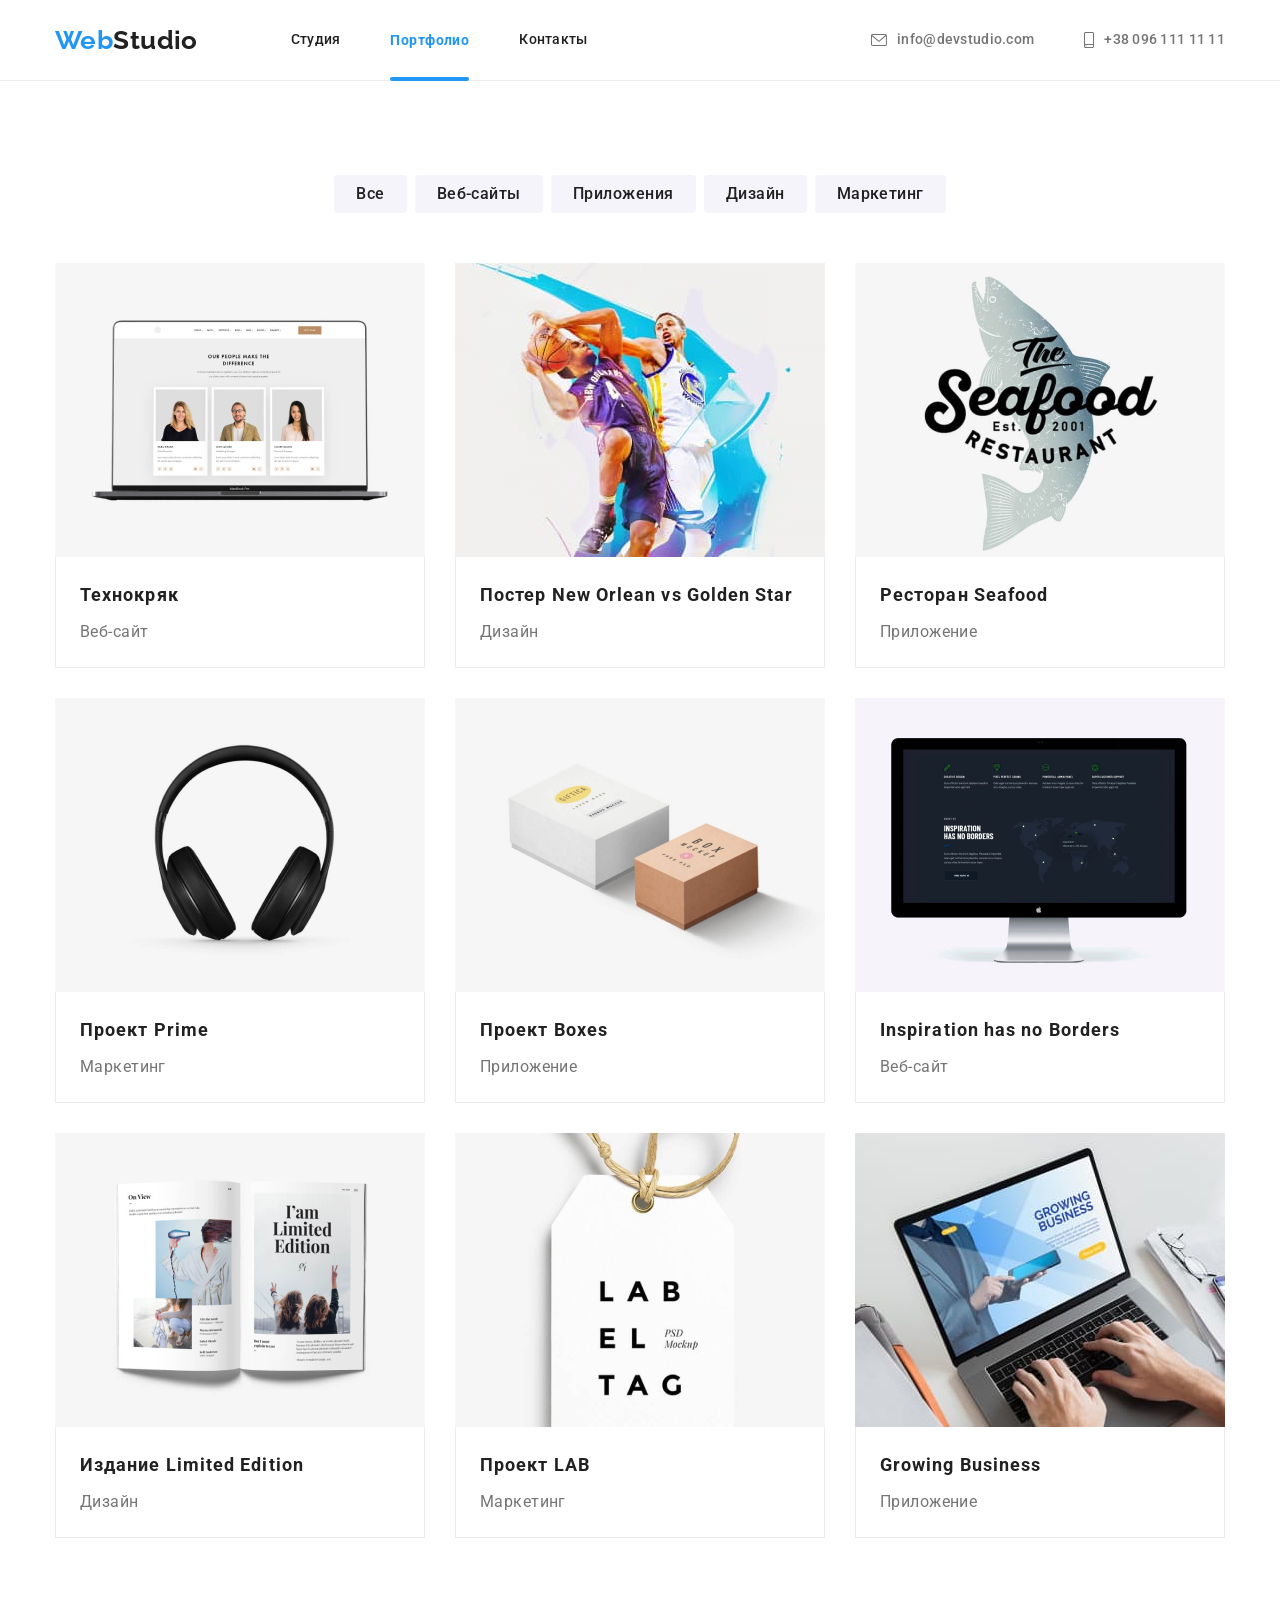
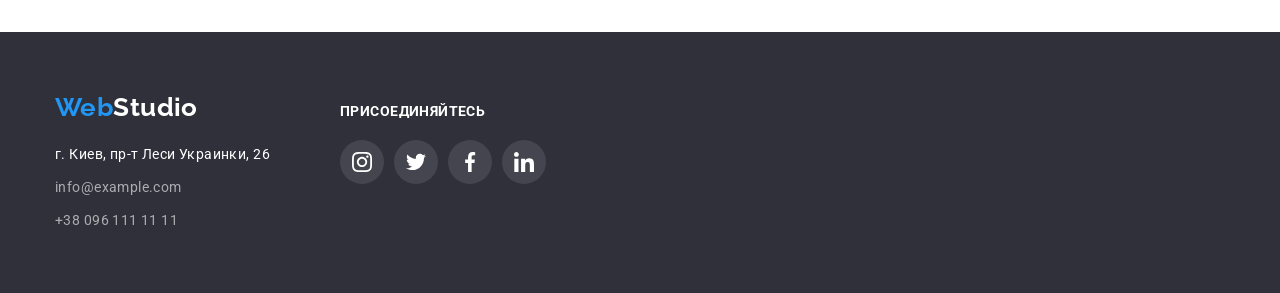
==== commit 34cc2220: "Изменения в оверлей" ====
--- a/portfolio.html
+++ b/portfolio.html
@@ -86,13 +86,15 @@
                     width="370"
                     height="294"
                   />
-                </div>
-                <div class="overlay">
-                  <p class="overlay-text">
-                    Ресурс предлагает комплексные предложения с разным уровнем
-                    функционала и сервисов. Все это позволит посетителю получить
-                    исчерпывающие сведения о компании или частном лице.
-                  </p>
+
+                  <div class="overlay">
+                    <p class="overlay-text">
+                      Ресурс предлагает комплексные предложения с разным уровнем
+                      функционала и сервисов. Все это позволит посетителю
+                      получить исчерпывающие сведения о компании или частном
+                      лице.
+                    </p>
+                  </div>
                 </div>
 
                 <div class="conteiner-portf">
@@ -110,13 +112,15 @@
                     width="370"
                     height="294"
                   />
-                </div>
-                <div class="overlay">
-                  <p class="overlay-text">
-                    Ресурс предлагает комплексные предложения с разным уровнем
-                    функционала и сервисов. Все это позволит посетителю получить
-                    исчерпывающие сведения о компании или частном лице.
-                  </p>
+
+                  <div class="overlay">
+                    <p class="overlay-text">
+                      Ресурс предлагает комплексные предложения с разным уровнем
+                      функционала и сервисов. Все это позволит посетителю
+                      получить исчерпывающие сведения о компании или частном
+                      лице.
+                    </p>
+                  </div>
                 </div>
 
                 <div class="conteiner-portf">
@@ -127,13 +131,21 @@
             </li>
             <li class="item">
               <a href="#" class="portf-link">
-                <div>
+                <div class="pichure-overlay">
                   <img
                     src="images/portf3.jpg"
                     alt="эмблема ресторана сифуд"
                     width="370"
                     height="294"
                   />
+                  <div class="overlay">
+                    <p class="overlay-text">
+                      Ресурс предлагает комплексные предложения с разным уровнем
+                      функционала и сервисов. Все это позволит посетителю
+                      получить исчерпывающие сведения о компании или частном
+                      лице.
+                    </p>
+                  </div>
                 </div>
 
                 <div class="conteiner-portf">
@@ -143,13 +155,23 @@
               </a>
             </li>
             <li class="item">
-              <a href="#" class="portf-link"
-                ><img
-                  src="images/portf4.jpg"
-                  alt="черные наушники"
-                  width="370"
-                  height="294"
-                />
+              <a href="#" class="portf-link">
+                <div class="pichure-overlay">
+                  <img
+                    src="images/portf4.jpg"
+                    alt="черные наушники"
+                    width="370"
+                    height="294"
+                  />
+                  <div class="overlay">
+                    <p class="overlay-text">
+                      Ресурс предлагает комплексные предложения с разным уровнем
+                      функционала и сервисов. Все это позволит посетителю
+                      получить исчерпывающие сведения о компании или частном
+                      лице.
+                    </p>
+                  </div>
+                </div>
                 <div class="conteiner-portf">
                   <h2 class="portf-title">Проект Prime</h2>
                   <p class="portf-text">Маркетинг</p>
@@ -157,13 +179,24 @@
               </a>
             </li>
             <li class="item">
-              <a href="#" class="portf-link"
-                ><img
-                  src="images/portf5.jpg"
-                  alt="две коробки одна белая другая оранжевая"
-                  width="370"
-                  height="294"
-                />
+              <a href="#" class="portf-link">
+                <div class="pichure-overlay">
+                  <img
+                    src="images/portf5.jpg"
+                    alt="две коробки одна белая другая
+                  оранжевая"
+                    width="370"
+                    height="294"
+                  />
+                  <div class="overlay">
+                    <p class="overlay-text">
+                      Ресурс предлагает комплексные предложения с разным уровнем
+                      функционала и сервисов. Все это позволит посетителю
+                      получить исчерпывающие сведения о компании или частном
+                      лице.
+                    </p>
+                  </div>
+                </div>
                 <div class="conteiner-portf">
                   <h2 class="portf-title">Проект Boxes</h2>
                   <p class="portf-text">Приложение</p>
@@ -172,12 +205,22 @@
             </li>
             <li class="item">
               <a href="#" class="portf-link"
-                ><img
-                  src="images/portf6.jpg"
-                  alt="монитор компьютера с чернобелыми надписями"
-                  width="370"
-                  height="294"
-                />
+                ><div class="pichure-overlay">
+                  <img
+                    src="images/portf6.jpg"
+                    alt="монитор компьютера с чернобелыми надписями"
+                    width="370"
+                    height="294"
+                  />
+                  <div class="overlay">
+                    <p class="overlay-text">
+                      Ресурс предлагает комплексные предложения с разным уровнем
+                      функционала и сервисов. Все это позволит посетителю
+                      получить исчерпывающие сведения о компании или частном
+                      лице.
+                    </p>
+                  </div>
+                </div>
                 <div class="conteiner-portf">
                   <h2 class="portf-title">Inspiration has no Borders</h2>
                   <p class="portf-text">Веб-сайт</p>
@@ -185,13 +228,23 @@
               </a>
             </li>
             <li class="item">
-              <a href="#" class="portf-link"
-                ><img
-                  src="images/portf7.jpg"
-                  alt="открытая книга"
-                  width="370"
-                  height="294"
-                />
+              <a href="#" class="portf-link">
+                <div class="pichure-overlay">
+                  <img
+                    src="images/portf7.jpg"
+                    alt="открытая книга"
+                    width="370"
+                    height="294"
+                  />
+                  <div class="overlay">
+                    <p class="overlay-text">
+                      Ресурс предлагает комплексные предложения с разным уровнем
+                      функционала и сервисов. Все это позволит посетителю
+                      получить исчерпывающие сведения о компании или частном
+                      лице.
+                    </p>
+                  </div>
+                </div>
                 <div class="conteiner-portf">
                   <h2 class="portf-title">Издание Limited Edition</h2>
                   <p class="portf-text">Дизайн</p>
@@ -199,13 +252,23 @@
               </a>
             </li>
             <li class="item">
-              <a href="#" class="portf-link"
-                ><img
-                  src="images/portf8.jpg"
-                  alt="бирка с надписями"
-                  width="370"
-                  height="294"
-                />
+              <a href="#" class="portf-link">
+                <div class="pichure-overlay">
+                  <img
+                    src="images/portf8.jpg"
+                    alt="бирка с надписями"
+                    width="370"
+                    height="294"
+                  />
+                  <div class="overlay">
+                    <p class="overlay-text">
+                      Ресурс предлагает комплексные предложения с разным уровнем
+                      функционала и сервисов. Все это позволит посетителю
+                      получить исчерпывающие сведения о компании или частном
+                      лице.
+                    </p>
+                  </div>
+                </div>
                 <div class="conteiner-portf">
                   <h2 class="portf-title">Проект LAB</h2>
                   <p class="portf-text">Маркетинг</p>
@@ -214,12 +277,22 @@
             </li>
             <li class="item">
               <a href="#" class="portf-link">
-                <img
-                  src="images/portf9.jpg"
-                  alt="открытый ноутбук по диагонали "
-                  width="370"
-                  height="294"
-                />
+                <div class="pichure-overlay">
+                  <img
+                    src="images/portf9.jpg"
+                    alt="открытый ноутбук по диагонали "
+                    width="370"
+                    height="294"
+                  />
+                  <div class="overlay">
+                    <p class="overlay-text">
+                      Ресурс предлагает комплексные предложения с разным уровнем
+                      функционала и сервисов. Все это позволит посетителю
+                      получить исчерпывающие сведения о компании или частном
+                      лице.
+                    </p>
+                  </div>
+                </div>
                 <div class="conteiner-portf">
                   <h2 class="portf-title">Growing Business</h2>
                   <p class="portf-text">Приложение</p>
--- a/css/styles.css
+++ b/css/styles.css
@@ -393,7 +393,7 @@
 .link-current::after {
   content: "" ;
   position: absolute;
-  bottom: 0;
+  bottom: -1px;
   left: 0;
   width: 100%;
   border: 2px solid var(--accent-text-color);
@@ -593,7 +593,7 @@
   height: 100%;
   background-color: rgba(33, 150, 243, 0.9);
   transform: translateY(100%);
-  transition: transform 500ms cubic-bezier(0.4, 0, 0.2, 1);
+  transition: transform 250ms cubic-bezier(0.4, 0, 0.2, 1);
   padding: 63px 24px;
   font-size: 18px;
   line-height: 1.55;
@@ -610,13 +610,14 @@
 .pichure-overlay {
   position: relative;
   overflow: hidden;
+  height: 294px;
 
 }
 
 .portf-link:hover .overlay {
   transform: translateY(0);
-  transition: transform 500ms cubic-bezier(0.4, 0, 0.2, 1);
-  opacity: 1;
+  transition: transform 250ms cubic-bezier(0.4, 0, 0.2, 1);
+  
 }
 
 /* Футер */
